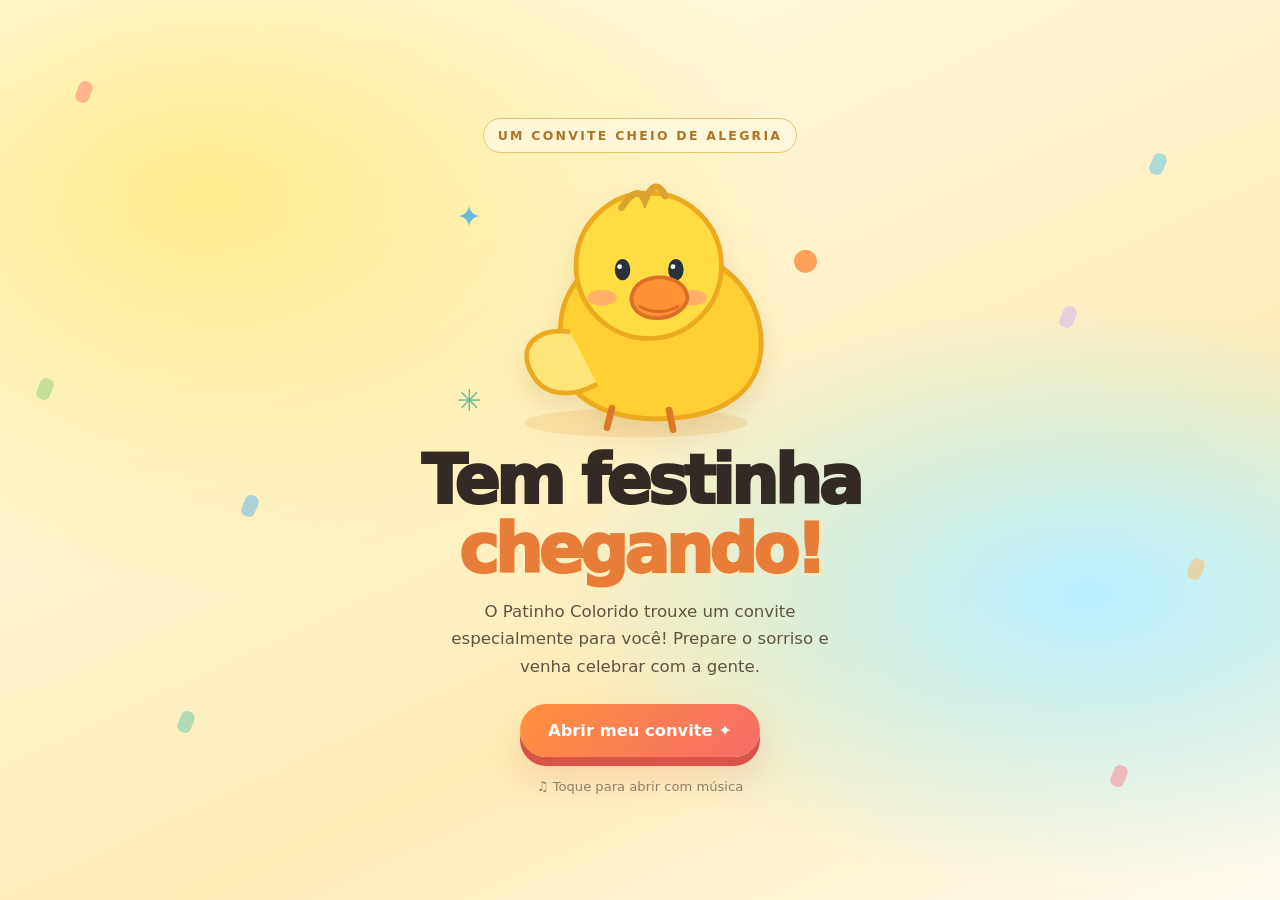
==== public/index.html @ 0c8aff93 "Convite Patinho Colorido e confirmacao RSVP via Cloudflare D1" ====
<!doctype html>
<html lang="pt-BR">
<head>
  <meta charset="utf-8">
  <meta name="viewport" content="width=device-width,initial-scale=1,viewport-fit=cover">
  <meta name="theme-color" content="#ffe8a1">
  <meta name="description" content="Convite de aniversário do Patinho Colorido. Confirme sua presença com seu nome e sim ou não.">
  <title>Convite especial | Patinho Colorido</title>
  <link rel="stylesheet" href="./style.css">
</head>
<body>
  <div class="confetti" aria-hidden="true"><span></span><span></span><span></span><span></span><span></span><span></span><span></span><span></span></div>
  <button id="musicBtn" class="music" aria-label="Ativar música" title="Ativar ou pausar música" hidden>♫ <span>Música</span></button>
  <main>
    <section id="abertura" class="scene opening" aria-labelledby="introTitle">
      <div class="opening-inner">
        <p class="eyebrow">UM CONVITE CHEIO DE ALEGRIA</p>
        <div class="duck-scene" aria-hidden="true">
          <span class="bubble b1">✦</span><span class="bubble b2">●</span><span class="bubble b3">✳</span>
          <svg class="duck" viewBox="0 0 330 288" role="img" aria-label="Patinho amarelinho sorridente">
            <ellipse cx="161" cy="266" rx="115" ry="15" fill="#e0a94a" opacity=".22"/>
            <path d="M83 173c-2-49 38-88 95-88 68 0 113 45 112 101-1 46-38 76-108 76-66 0-112-36-99-89z" fill="#ffcf33" stroke="#ecaa20" stroke-width="5"/>
            <path d="M93 172c-37-4-55 17-39 44 12 22 39 25 67 10" fill="#ffe477" stroke="#ecaa20" stroke-width="5"/>
            <circle cx="174" cy="104" r="75" fill="#ffdc42" stroke="#ecaa20" stroke-width="5"/>
            <ellipse cx="147" cy="108" rx="8" ry="11" fill="#293139"/><ellipse cx="202" cy="108" rx="8" ry="11" fill="#293139"/>
            <circle cx="144" cy="105" r="2.5" fill="#fff"/><circle cx="199" cy="105" r="2.5" fill="#fff"/>
            <ellipse cx="126" cy="137" rx="15" ry="8" fill="#ff9a80" opacity=".65"/><ellipse cx="219" cy="137" rx="15" ry="8" fill="#ff9a80" opacity=".65"/>
            <path d="M156 138c2-16 16-22 29-22 13 0 28 6 29 22-3 14-20 20-31 20-12 0-26-5-27-20z" fill="#ff9136" stroke="#da7025" stroke-width="4"/>
            <path d="M165 146c12 7 27 7 39 0" fill="none" stroke="#d96d26" stroke-width="3" stroke-linecap="round"/>
            <path d="M146 44q16-25 24-7q11-26 21-5" fill="none" stroke="#dba32c" stroke-width="7" stroke-linecap="round"/>
            <path d="M136 251l-5 20m64-18l4 20" stroke="#da7827" stroke-width="7" stroke-linecap="round"/>
          </svg>
        </div>
        <h1 id="introTitle">Tem festinha<br><em>chegando!</em></h1>
        <p class="lead">O Patinho Colorido trouxe um convite especialmente para você! Prepare o sorriso e venha celebrar com a gente.</p>
        <button id="openBtn" class="primary">Abrir meu convite <span aria-hidden="true">✦</span></button>
        <p class="sound-hint">♫ Toque para abrir com música</p>
      </div>
    </section>
    <section id="convite" class="scene invitation" hidden aria-labelledby="inviteTitle">
      <div class="content">
        <header class="top">
          <span class="mini-duck" aria-hidden="true">🐥</span>
          <p>Você recebeu um convite especial</p>
          <h1 id="inviteTitle">Vamos comemorar!</h1>
          <p class="sub">Um dia de alegria, cores, música e muito carinho. Sua presença vai deixar a festa ainda mais especial!</p>
        </header>
        <div class="colors" aria-hidden="true"><span>Amarelo</span><span>Azul</span><span>Vermelho</span><span>Verde</span></div>
        <section class="rsvp" aria-labelledby="rsvpTitle">
          <p class="overline">RSVP • CONFIRMAÇÃO DE PRESENÇA</p>
          <h2 id="rsvpTitle">Você vai à festinha?</h2>
          <p class="help">Escreva apenas o seu nome e escolha uma resposta. Não precisa informar quantas pessoas irão.</p>
          <form id="rsvpForm" novalidate>
            <label for="guestName">Seu nome <span class="asterisk">*</span></label>
            <input id="guestName" name="guestName" type="text" autocomplete="name" minlength="2" maxlength="100" placeholder="Digite seu nome completo" required>
            <fieldset>
              <legend>Confirme sua presença <span class="asterisk">*</span></legend>
              <div class="options">
                <label class="choice yes"><input type="radio" name="attending" value="yes" required><span><strong>✓ Sim, eu vou!</strong><small>Vou participar da festa</small></span></label>
                <label class="choice no"><input type="radio" name="attending" value="no"><span><strong>✕ Não vou poder</strong><small>Desta vez não poderei ir</small></span></label>
              </div>
            </fieldset>
            <div class="trap" aria-hidden="true"><label for="website">Deixe em branco</label><input type="text" id="website" tabindex="-1" autocomplete="off"></div>
            <button class="primary submit" type="submit">Enviar minha resposta</button>
            <p id="status" class="status" role="status" aria-live="polite"></p>
          </form>
        </section>
        <section id="success" class="success" hidden aria-live="polite">
          <div class="success-emoji" aria-hidden="true">🎉</div>
          <h2>Resposta registrada!</h2>
          <p id="successMessage"></p>
          <button type="button" id="editBtn" class="secondary">Alterar minha resposta</button>
        </section>
        <footer><span>🐥</span> Feito com carinho para este dia especial <span>💛</span></footer>
      </div>
    </section>
  </main>
  <audio id="themeAudio" src="./patinho.mp3" preload="none" loop></audio>
  <script src="./app.js" defer></script>
</body>
</html>
---- public/style.css ----
:root{--yellow:#ffdb4c;--cream:#fff8dd;--ink:#342a25;--muted:#6c6661;--blue:#52bbeb;--green:#65c8a4;--red:#ff756f;--shadow:0 18px 55px #7e5c1e29;font-family:ui-rounded,"Trebuchet MS",system-ui,-apple-system,"Segoe UI",sans-serif}*{box-sizing:border-box}body{margin:0;min-height:100vh;background:#fff8df;color:var(--ink)}button,input{font:inherit}button{cursor:pointer}button:focus-visible,input:focus-visible{outline:3px solid #238bcb;outline-offset:3px}.scene[hidden],.success[hidden],.music[hidden]{display:none!important}.scene{min-height:100vh;min-height:100dvh}.opening{display:grid;place-items:center;text-align:center;padding:38px 16px;background:radial-gradient(ellipse at 16% 22%,#ffec8e 0,transparent 40%),radial-gradient(ellipse at 85% 66%,#b6efff 0,transparent 35%),linear-gradient(155deg,#fffdf1,#ffedb6 66%,#fffaf0);overflow:hidden}.opening-inner{position:relative;z-index:1;width:min(510px,100%)}.eyebrow,.overline{font-size:.78rem;letter-spacing:.18em;font-weight:900;color:#ad7425}.eyebrow{display:inline-block;padding:9px 14px;border:1px solid #e9c26c;border-radius:100px;background:#fff8dfc9}.duck-scene{height:min(37vh,285px);min-height:190px;display:grid;place-items:center;position:relative;margin-top:-4px}.duck{width:min(76%,320px);height:100%;filter:drop-shadow(0 12px 12px #9c682328);animation:float 3.5s ease-in-out infinite}.bubble{position:absolute;font-size:30px;color:#f37f71;animation:float 4s ease-in-out infinite}.b1{left:14%;top:13%;color:#69bbd9}.b2{right:15%;top:28%;color:#ffa05b}.b3{left:14%;bottom:10%;color:#6bbe98}.opening h1{font-size:clamp(2.6rem,9vw,4.2rem);line-height:1.03;margin:0 0 13px;font-weight:1000;letter-spacing:-.06em}.opening em{font-style:normal;color:#e87c39;text-shadow:2px 2px 0 #ffedba}.lead{font-size:1.04rem;line-height:1.65;margin:0 auto 24px;max-width:430px;color:#615344}.primary{border:0;border-radius:100px;padding:17px 28px;background:linear-gradient(130deg,#ff903f,#f56d66);box-shadow:0 9px 0 #d85446,0 20px 36px #ce623638;color:#fff;font-size:1.02rem;font-weight:900;transition:transform .15s,box-shadow .15s}.primary:hover{transform:translateY(-2px)}.primary:active{transform:translateY(4px);box-shadow:0 4px 0 #d85446,0 10px 20px #ce623638}.primary:disabled{opacity:.7;cursor:wait}.sound-hint{color:#8d7f68;font-size:.82rem;margin:22px 0 0}.confetti{position:fixed;inset:0;pointer-events:none;overflow:hidden;z-index:0}.confetti span{position:absolute;width:14px;height:22px;transform:rotate(22deg);border-radius:6px;opacity:.5}.confetti span:nth-child(1){top:9%;left:6%;background:#ff796f}.confetti span:nth-child(2){top:17%;right:9%;background:#5ac4e8}.confetti span:nth-child(3){top:42%;left:3%;background:#8dcc77}.confetti span:nth-child(4){top:62%;right:6%;background:#ffba61}.confetti span:nth-child(5){top:79%;left:14%;background:#68c6b0}.confetti span:nth-child(6){top:85%;right:12%;background:#f78396}.confetti span:nth-child(7){top:34%;right:16%;background:#d1adf5}.confetti span:nth-child(8){top:55%;left:19%;background:#5baff5}.music{position:fixed;right:14px;top:14px;z-index:9;border:1px solid #f3e1b6;background:#fffdf2e8;backdrop-filter:blur(9px);padding:10px 15px;border-radius:100px;font-weight:800;color:#815b2b;box-shadow:0 7px 20px #745c261c}.invitation{position:relative;background:radial-gradient(circle at 18% 8%,#fff7c9,transparent 31%),radial-gradient(circle at 86% 39%,#d6f6ff,transparent 28%),linear-gradient(180deg,#fffdf5,#fff3dd);padding:48px 14px 25px}.content{position:relative;z-index:1;width:min(580px,100%);margin:auto}.top{text-align:center;padding:8px 8px 12px}.mini-duck{display:block;font-size:4rem;filter:drop-shadow(0 8px 9px #cf9a2850);animation:float 3.5s ease-in-out infinite}.top>p:first-of-type{font-size:.82rem;letter-spacing:.09em;text-transform:uppercase;color:#a67d3d;font-weight:900}.top h1{font-size:clamp(2.2rem,8vw,3.5rem);margin:7px 0 12px;letter-spacing:-.05em;line-height:1.1;color:#eb8a35}.top .sub{line-height:1.65;font-size:1rem;color:#62584c;margin:0 auto;max-width:460px}.colors{display:flex;gap:7px;justify-content:center;margin:17px 0 28px;flex-wrap:wrap}.colors span{font-size:.69rem;font-weight:900;border-radius:50px;padding:7px 10px}.colors span:nth-child(1){background:#ffe063}.colors span:nth-child(2){background:#bceaff}.colors span:nth-child(3){background:#ffbfbd}.colors span:nth-child(4){background:#c3efd5}.rsvp,.success{background:#fffefafa;border:2px solid #f7df9b;border-radius:30px;box-shadow:var(--shadow);padding:28px 26px 31px}.overline{margin:0;color:#e18b41;font-size:.7rem}.rsvp h2,.success h2{font-size:clamp(1.5rem,6vw,2rem);margin:8px 0 7px;letter-spacing:-.04em}.help{font-size:.94rem;color:var(--muted);line-height:1.6;margin:0 0 24px}form label,legend{font-weight:900;font-size:.94rem}#guestName{display:block;width:100%;margin:9px 0 23px;border:2px solid #f2e5cb;border-radius:15px;background:#fff;padding:15px 16px;color:var(--ink);font-size:1rem}#guestName:focus{border-color:#70c8ec;outline:3px solid #b8eaff}.asterisk{color:#e95752}fieldset{border:0;padding:0;margin:0}legend{margin-bottom:12px}.options{display:grid;grid-template-columns:1fr 1fr;gap:11px}.choice{position:relative;display:flex;min-height:115px;padding:17px 13px;align-items:center;gap:9px;background:#fff;border:2px solid #e7e2d9;border-radius:18px;transition:.15s;cursor:pointer}.choice input{accent-color:#2a9b74;width:18px;height:18px;flex:none;align-self:flex-start;margin:3px 0}.choice strong{display:block;line-height:1.35;font-size:.96rem}.choice small{font-size:.73rem;color:#756d63;display:block;margin-top:5px;line-height:1.3}.choice.yes:has(input:checked){background:#effcf3;border-color:#4bc68e;box-shadow:0 0 0 3px #87ddab33}.choice.no:has(input:checked){background:#fff3f0;border-color:#f49d88;box-shadow:0 0 0 3px #e8af9c44}.submit{width:100%;margin-top:27px}.status{margin:14px 0 0;min-height:1em;text-align:center;font-size:.9rem;color:#bd3d38}.status:empty{display:none}.trap{position:absolute;left:-200vw;opacity:0;pointer-events:none}.success{text-align:center}.success-emoji{font-size:3.5rem}.success p{color:#665f54;line-height:1.6}.secondary{margin-top:14px;border:2px solid #f2c76c;background:#fff5d5;border-radius:50px;padding:12px 24px;color:#8d5f16;font-weight:900}footer{text-align:center;font-size:.78rem;color:#87775f;margin:26px auto 3px}@keyframes float{0%,100%{transform:translateY(0)}50%{transform:translateY(-10px)}}@media(max-width:480px){.invitation{padding:48px 10px 20px}.rsvp,.success{padding:24px 16px 28px}.choice{padding:13px 9px;gap:7px;min-height:115px}.choice strong{font-size:.87rem}.choice small{font-size:.69rem}.opening{padding:16px 14px}.duck-scene{height:240px}.opening h1{font-size:3.1rem}}@media(prefers-reduced-motion:reduce){*,*::before,*::after{animation:none!important;scroll-behavior:auto!important;transition:none!important}}
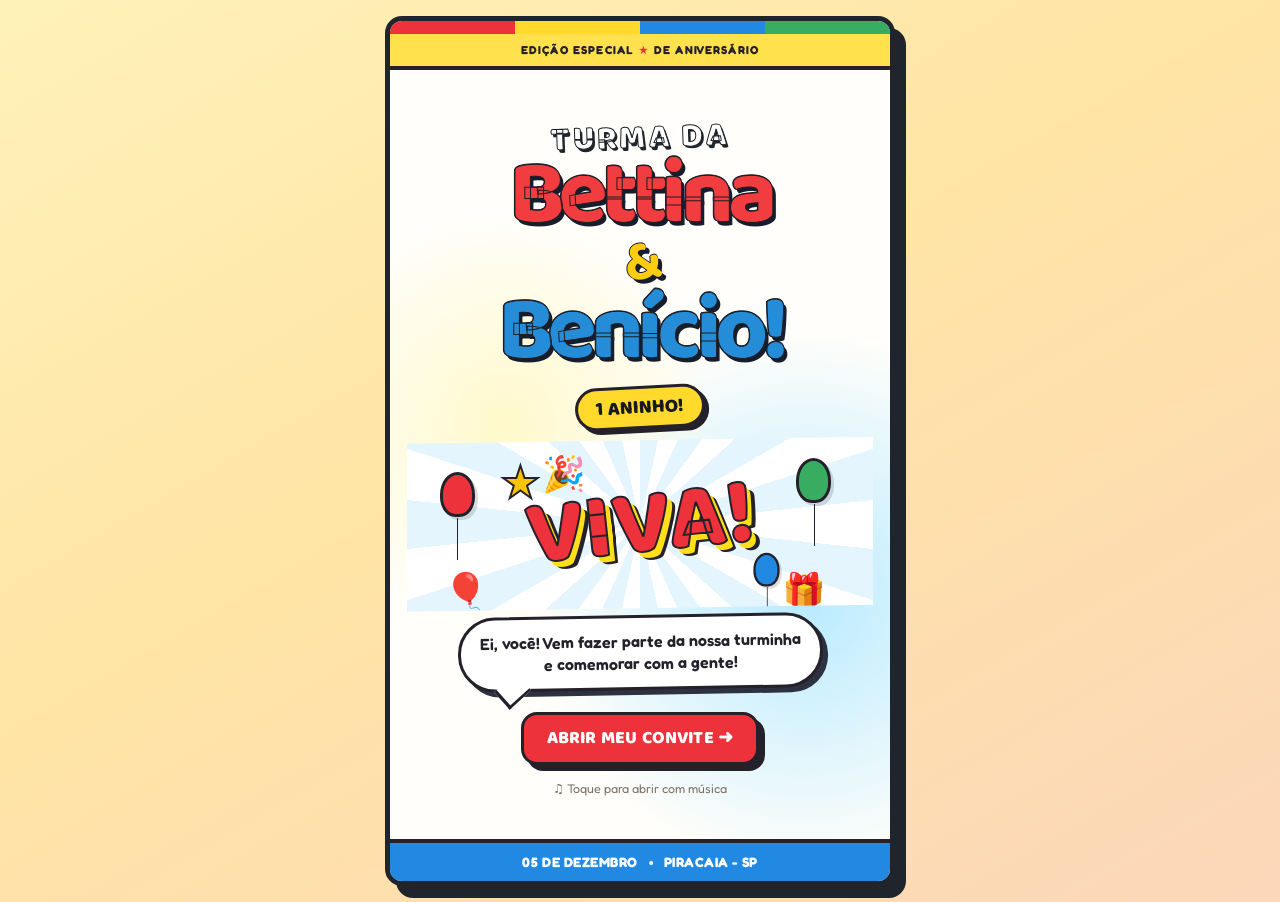
==== commit 99b79bed: "Personaliza convite Bettina e Benicio com visual de gibi e tamanhos 2 e 3" ====
--- a/public/index.html
+++ b/public/index.html
@@ -3,79 +3,93 @@
 <head>
   <meta charset="utf-8">
   <meta name="viewport" content="width=device-width,initial-scale=1,viewport-fit=cover">
-  <meta name="theme-color" content="#ffe8a1">
-  <meta name="description" content="Convite de aniversário do Patinho Colorido. Confirme sua presença com seu nome e sim ou não.">
-  <title>Convite especial | Patinho Colorido</title>
-  <link rel="stylesheet" href="./style.css">
+  <meta name="theme-color" content="#ed3334">
+  <meta name="description" content="Convite para comemorar 1 aninho de Bettina e Benício. Confirme sua presença com seu nome e sim ou não.">
+  <title>Turma da Bettina & Benício | Convite</title>
+  <link rel="stylesheet" href="./style.css?v=2">
 </head>
 <body>
-  <div class="confetti" aria-hidden="true"><span></span><span></span><span></span><span></span><span></span><span></span><span></span><span></span></div>
+  <div class="dots" aria-hidden="true"></div>
   <button id="musicBtn" class="music" aria-label="Ativar música" title="Ativar ou pausar música" hidden>♫ <span>Música</span></button>
   <main>
     <section id="abertura" class="scene opening" aria-labelledby="introTitle">
-      <div class="opening-inner">
-        <p class="eyebrow">UM CONVITE CHEIO DE ALEGRIA</p>
-        <div class="duck-scene" aria-hidden="true">
-          <span class="bubble b1">✦</span><span class="bubble b2">●</span><span class="bubble b3">✳</span>
-          <svg class="duck" viewBox="0 0 330 288" role="img" aria-label="Patinho amarelinho sorridente">
-            <ellipse cx="161" cy="266" rx="115" ry="15" fill="#e0a94a" opacity=".22"/>
-            <path d="M83 173c-2-49 38-88 95-88 68 0 113 45 112 101-1 46-38 76-108 76-66 0-112-36-99-89z" fill="#ffcf33" stroke="#ecaa20" stroke-width="5"/>
-            <path d="M93 172c-37-4-55 17-39 44 12 22 39 25 67 10" fill="#ffe477" stroke="#ecaa20" stroke-width="5"/>
-            <circle cx="174" cy="104" r="75" fill="#ffdc42" stroke="#ecaa20" stroke-width="5"/>
-            <ellipse cx="147" cy="108" rx="8" ry="11" fill="#293139"/><ellipse cx="202" cy="108" rx="8" ry="11" fill="#293139"/>
-            <circle cx="144" cy="105" r="2.5" fill="#fff"/><circle cx="199" cy="105" r="2.5" fill="#fff"/>
-            <ellipse cx="126" cy="137" rx="15" ry="8" fill="#ff9a80" opacity=".65"/><ellipse cx="219" cy="137" rx="15" ry="8" fill="#ff9a80" opacity=".65"/>
-            <path d="M156 138c2-16 16-22 29-22 13 0 28 6 29 22-3 14-20 20-31 20-12 0-26-5-27-20z" fill="#ff9136" stroke="#da7025" stroke-width="4"/>
-            <path d="M165 146c12 7 27 7 39 0" fill="none" stroke="#d96d26" stroke-width="3" stroke-linecap="round"/>
-            <path d="M146 44q16-25 24-7q11-26 21-5" fill="none" stroke="#dba32c" stroke-width="7" stroke-linecap="round"/>
-            <path d="M136 251l-5 20m64-18l4 20" stroke="#da7827" stroke-width="7" stroke-linecap="round"/>
-          </svg>
+      <div class="comic-cover">
+        <div class="color-stripes" aria-hidden="true"><i></i><i></i><i></i><i></i></div>
+        <div class="issue-tag">EDIÇÃO ESPECIAL <span>★</span> DE ANIVERSÁRIO</div>
+        <div class="cover-inner">
+          <p class="comic-brand">TURMA DA</p>
+          <h1 id="introTitle" class="comic-names"><span>Bettina</span><b>&</b><span>Benício!</span></h1>
+          <div class="age-plaque"><span>1 ANINHO!</span></div>
+          <div class="comic-art" aria-hidden="true">
+            <div class="star star-one">★</div>
+            <div class="balloon bl-red"><span></span></div>
+            <div class="balloon bl-green"><span></span></div>
+            <div class="balloon bl-blue"><span></span></div>
+            <div class="friend friend-one">🎈</div>
+            <div class="friend friend-two">🎁</div>
+            <div class="friend friend-three">🎉</div>
+            <div class="big-wow">VIVA!</div>
+          </div>
+          <div class="speech"><p>Ei, você! Vem fazer parte da nossa turminha e comemorar com a gente!</p></div>
+          <button id="openBtn" class="primary">ABRIR MEU CONVITE <span aria-hidden="true">➜</span></button>
+          <p class="sound-hint">♫ Toque para abrir com música</p>
         </div>
-        <h1 id="introTitle">Tem festinha<br><em>chegando!</em></h1>
-        <p class="lead">O Patinho Colorido trouxe um convite especialmente para você! Prepare o sorriso e venha celebrar com a gente.</p>
-        <button id="openBtn" class="primary">Abrir meu convite <span aria-hidden="true">✦</span></button>
-        <p class="sound-hint">♫ Toque para abrir com música</p>
+        <div class="cover-foot">05 DE DEZEMBRO <span>•</span> PIRACAIA - SP</div>
       </div>
     </section>
+
     <section id="convite" class="scene invitation" hidden aria-labelledby="inviteTitle">
-      <div class="content">
-        <header class="top">
-          <span class="mini-duck" aria-hidden="true">🐥</span>
-          <p>Você recebeu um convite especial</p>
-          <h1 id="inviteTitle">Vamos comemorar!</h1>
-          <p class="sub">Um dia de alegria, cores, música e muito carinho. Sua presença vai deixar a festa ainda mais especial!</p>
-        </header>
-        <div class="colors" aria-hidden="true"><span>Amarelo</span><span>Azul</span><span>Vermelho</span><span>Verde</span></div>
+      <div class="paper">
+        <div class="paper-head">
+          <span class="corner-sticker">EDIÇÃO ESPECIAL</span>
+          <p class="topbrand">TURMA DA</p>
+          <h1 id="inviteTitle">Bettina <span>&</span> Benício!</h1>
+          <div class="pill-age">1 ANINHO DE MUITA ALEGRIA!</div>
+          <p class="invite-intro">A festa está chegando e a nossa história vai ficar ainda mais divertida com a sua presença!</p>
+        </div>
+
+        <div class="comic-panels">
+          <div class="panel panel-date"><span class="panel-icon">📅</span><span class="panel-label">Quando?</span><strong>05 de dezembro</strong></div>
+          <div class="panel panel-place"><span class="panel-icon">📍</span><span class="panel-label">Onde?</span><strong>Piracaia - SP</strong></div>
+        </div>
+
+        <aside class="gift-note">
+          <span class="gift-icon" aria-hidden="true">🎁</span>
+          <div><strong>Um recadinho da turminha!</strong><p>Para quem quiser presentear: <b>as crianças vestem tamanhos 2 e 3.</b> Mas fique à vontade — o maior presente é ter você com a gente!</p></div>
+        </aside>
+
         <section class="rsvp" aria-labelledby="rsvpTitle">
-          <p class="overline">RSVP • CONFIRMAÇÃO DE PRESENÇA</p>
-          <h2 id="rsvpTitle">Você vai à festinha?</h2>
-          <p class="help">Escreva apenas o seu nome e escolha uma resposta. Não precisa informar quantas pessoas irão.</p>
+          <div class="rsvp-top">
+            <span class="rsvp-stamp">RESPOSTA</span>
+            <h2 id="rsvpTitle">Você vem pra festa?</h2>
+            <p>É rapidinho! Coloque seu nome e marque <strong>sim</strong> ou <strong>não</strong>.</p>
+          </div>
           <form id="rsvpForm" novalidate>
             <label for="guestName">Seu nome <span class="asterisk">*</span></label>
-            <input id="guestName" name="guestName" type="text" autocomplete="name" minlength="2" maxlength="100" placeholder="Digite seu nome completo" required>
+            <input id="guestName" name="guestName" type="text" autocomplete="name" minlength="2" maxlength="100" placeholder="Como você se chama?" required>
             <fieldset>
-              <legend>Confirme sua presença <span class="asterisk">*</span></legend>
+              <legend>Vai comparecer? <span class="asterisk">*</span></legend>
               <div class="options">
-                <label class="choice yes"><input type="radio" name="attending" value="yes" required><span><strong>✓ Sim, eu vou!</strong><small>Vou participar da festa</small></span></label>
-                <label class="choice no"><input type="radio" name="attending" value="no"><span><strong>✕ Não vou poder</strong><small>Desta vez não poderei ir</small></span></label>
+                <label class="choice yes"><input type="radio" name="attending" value="yes" required><span><strong>✓ Vou sim!</strong><small>Estarei na festa!</small></span></label>
+                <label class="choice no"><input type="radio" name="attending" value="no"><span><strong>✕ Não vou</strong><small>Não poderei ir</small></span></label>
               </div>
             </fieldset>
             <div class="trap" aria-hidden="true"><label for="website">Deixe em branco</label><input type="text" id="website" tabindex="-1" autocomplete="off"></div>
-            <button class="primary submit" type="submit">Enviar minha resposta</button>
+            <button class="primary submit" type="submit">ENVIAR MINHA RESPOSTA <span aria-hidden="true">➜</span></button>
             <p id="status" class="status" role="status" aria-live="polite"></p>
           </form>
         </section>
         <section id="success" class="success" hidden aria-live="polite">
           <div class="success-emoji" aria-hidden="true">🎉</div>
-          <h2>Resposta registrada!</h2>
+          <h2>RESPOSTA REGISTRADA!</h2>
           <p id="successMessage"></p>
           <button type="button" id="editBtn" class="secondary">Alterar minha resposta</button>
         </section>
-        <footer><span>🐥</span> Feito com carinho para este dia especial <span>💛</span></footer>
+        <footer>Feito com muito carinho! <span>♥</span> Bettina & Benício</footer>
       </div>
     </section>
   </main>
   <audio id="themeAudio" src="./patinho.mp3" preload="none" loop></audio>
-  <script src="./app.js" defer></script>
+  <script src="./app.js?v=2" defer></script>
 </body>
 </html>
--- a/public/style.css
+++ b/public/style.css
@@ -1 +1,3 @@
-:root{--yellow:#ffdb4c;--cream:#fff8dd;--ink:#342a25;--muted:#6c6661;--blue:#52bbeb;--green:#65c8a4;--red:#ff756f;--shadow:0 18px 55px #7e5c1e29;font-family:ui-rounded,"Trebuchet MS",system-ui,-apple-system,"Segoe UI",sans-serif}*{box-sizing:border-box}body{margin:0;min-height:100vh;background:#fff8df;color:var(--ink)}button,input{font:inherit}button{cursor:pointer}button:focus-visible,input:focus-visible{outline:3px solid #238bcb;outline-offset:3px}.scene[hidden],.success[hidden],.music[hidden]{display:none!important}.scene{min-height:100vh;min-height:100dvh}.opening{display:grid;place-items:center;text-align:center;padding:38px 16px;background:radial-gradient(ellipse at 16% 22%,#ffec8e 0,transparent 40%),radial-gradient(ellipse at 85% 66%,#b6efff 0,transparent 35%),linear-gradient(155deg,#fffdf1,#ffedb6 66%,#fffaf0);overflow:hidden}.opening-inner{position:relative;z-index:1;width:min(510px,100%)}.eyebrow,.overline{font-size:.78rem;letter-spacing:.18em;font-weight:900;color:#ad7425}.eyebrow{display:inline-block;padding:9px 14px;border:1px solid #e9c26c;border-radius:100px;background:#fff8dfc9}.duck-scene{height:min(37vh,285px);min-height:190px;display:grid;place-items:center;position:relative;margin-top:-4px}.duck{width:min(76%,320px);height:100%;filter:drop-shadow(0 12px 12px #9c682328);animation:float 3.5s ease-in-out infinite}.bubble{position:absolute;font-size:30px;color:#f37f71;animation:float 4s ease-in-out infinite}.b1{left:14%;top:13%;color:#69bbd9}.b2{right:15%;top:28%;color:#ffa05b}.b3{left:14%;bottom:10%;color:#6bbe98}.opening h1{font-size:clamp(2.6rem,9vw,4.2rem);line-height:1.03;margin:0 0 13px;font-weight:1000;letter-spacing:-.06em}.opening em{font-style:normal;color:#e87c39;text-shadow:2px 2px 0 #ffedba}.lead{font-size:1.04rem;line-height:1.65;margin:0 auto 24px;max-width:430px;color:#615344}.primary{border:0;border-radius:100px;padding:17px 28px;background:linear-gradient(130deg,#ff903f,#f56d66);box-shadow:0 9px 0 #d85446,0 20px 36px #ce623638;color:#fff;font-size:1.02rem;font-weight:900;transition:transform .15s,box-shadow .15s}.primary:hover{transform:translateY(-2px)}.primary:active{transform:translateY(4px);box-shadow:0 4px 0 #d85446,0 10px 20px #ce623638}.primary:disabled{opacity:.7;cursor:wait}.sound-hint{color:#8d7f68;font-size:.82rem;margin:22px 0 0}.confetti{position:fixed;inset:0;pointer-events:none;overflow:hidden;z-index:0}.confetti span{position:absolute;width:14px;height:22px;transform:rotate(22deg);border-radius:6px;opacity:.5}.confetti span:nth-child(1){top:9%;left:6%;background:#ff796f}.confetti span:nth-child(2){top:17%;right:9%;background:#5ac4e8}.confetti span:nth-child(3){top:42%;left:3%;background:#8dcc77}.confetti span:nth-child(4){top:62%;right:6%;background:#ffba61}.confetti span:nth-child(5){top:79%;left:14%;background:#68c6b0}.confetti span:nth-child(6){top:85%;right:12%;background:#f78396}.confetti span:nth-child(7){top:34%;right:16%;background:#d1adf5}.confetti span:nth-child(8){top:55%;left:19%;background:#5baff5}.music{position:fixed;right:14px;top:14px;z-index:9;border:1px solid #f3e1b6;background:#fffdf2e8;backdrop-filter:blur(9px);padding:10px 15px;border-radius:100px;font-weight:800;color:#815b2b;box-shadow:0 7px 20px #745c261c}.invitation{position:relative;background:radial-gradient(circle at 18% 8%,#fff7c9,transparent 31%),radial-gradient(circle at 86% 39%,#d6f6ff,transparent 28%),linear-gradient(180deg,#fffdf5,#fff3dd);padding:48px 14px 25px}.content{position:relative;z-index:1;width:min(580px,100%);margin:auto}.top{text-align:center;padding:8px 8px 12px}.mini-duck{display:block;font-size:4rem;filter:drop-shadow(0 8px 9px #cf9a2850);animation:float 3.5s ease-in-out infinite}.top>p:first-of-type{font-size:.82rem;letter-spacing:.09em;text-transform:uppercase;color:#a67d3d;font-weight:900}.top h1{font-size:clamp(2.2rem,8vw,3.5rem);margin:7px 0 12px;letter-spacing:-.05em;line-height:1.1;color:#eb8a35}.top .sub{line-height:1.65;font-size:1rem;color:#62584c;margin:0 auto;max-width:460px}.colors{display:flex;gap:7px;justify-content:center;margin:17px 0 28px;flex-wrap:wrap}.colors span{font-size:.69rem;font-weight:900;border-radius:50px;padding:7px 10px}.colors span:nth-child(1){background:#ffe063}.colors span:nth-child(2){background:#bceaff}.colors span:nth-child(3){background:#ffbfbd}.colors span:nth-child(4){background:#c3efd5}.rsvp,.success{background:#fffefafa;border:2px solid #f7df9b;border-radius:30px;box-shadow:var(--shadow);padding:28px 26px 31px}.overline{margin:0;color:#e18b41;font-size:.7rem}.rsvp h2,.success h2{font-size:clamp(1.5rem,6vw,2rem);margin:8px 0 7px;letter-spacing:-.04em}.help{font-size:.94rem;color:var(--muted);line-height:1.6;margin:0 0 24px}form label,legend{font-weight:900;font-size:.94rem}#guestName{display:block;width:100%;margin:9px 0 23px;border:2px solid #f2e5cb;border-radius:15px;background:#fff;padding:15px 16px;color:var(--ink);font-size:1rem}#guestName:focus{border-color:#70c8ec;outline:3px solid #b8eaff}.asterisk{color:#e95752}fieldset{border:0;padding:0;margin:0}legend{margin-bottom:12px}.options{display:grid;grid-template-columns:1fr 1fr;gap:11px}.choice{position:relative;display:flex;min-height:115px;padding:17px 13px;align-items:center;gap:9px;background:#fff;border:2px solid #e7e2d9;border-radius:18px;transition:.15s;cursor:pointer}.choice input{accent-color:#2a9b74;width:18px;height:18px;flex:none;align-self:flex-start;margin:3px 0}.choice strong{display:block;line-height:1.35;font-size:.96rem}.choice small{font-size:.73rem;color:#756d63;display:block;margin-top:5px;line-height:1.3}.choice.yes:has(input:checked){background:#effcf3;border-color:#4bc68e;box-shadow:0 0 0 3px #87ddab33}.choice.no:has(input:checked){background:#fff3f0;border-color:#f49d88;box-shadow:0 0 0 3px #e8af9c44}.submit{width:100%;margin-top:27px}.status{margin:14px 0 0;min-height:1em;text-align:center;font-size:.9rem;color:#bd3d38}.status:empty{display:none}.trap{position:absolute;left:-200vw;opacity:0;pointer-events:none}.success{text-align:center}.success-emoji{font-size:3.5rem}.success p{color:#665f54;line-height:1.6}.secondary{margin-top:14px;border:2px solid #f2c76c;background:#fff5d5;border-radius:50px;padding:12px 24px;color:#8d5f16;font-weight:900}footer{text-align:center;font-size:.78rem;color:#87775f;margin:26px auto 3px}@keyframes float{0%,100%{transform:translateY(0)}50%{transform:translateY(-10px)}}@media(max-width:480px){.invitation{padding:48px 10px 20px}.rsvp,.success{padding:24px 16px 28px}.choice{padding:13px 9px;gap:7px;min-height:115px}.choice strong{font-size:.87rem}.choice small{font-size:.69rem}.opening{padding:16px 14px}.duck-scene{height:240px}.opening h1{font-size:3.1rem}}@media(prefers-reduced-motion:reduce){*,*::before,*::after{animation:none!important;scroll-behavior:auto!important;transition:none!important}}+@import url('https://fonts.googleapis.com/css2?family=Baloo+2:wght@500;600;700;800&family=Fredoka:wght@400;500;600;700&display=swap');
+:root{--red:#ed323b;--yellow:#ffda2d;--blue:#2189e1;--green:#38ad62;--dark:#24212b;--white:#fff;--paper:#fffdf6;--muted:#635c60;font-family:'Fredoka','Trebuchet MS',system-ui,sans-serif}
+*{box-sizing:border-box}html{scroll-behavior:smooth}body{margin:0;min-height:100vh;background:#fef0c8;color:var(--dark)}button,input{font:inherit}button{cursor:pointer}button:focus-visible,input:focus-visible{outline:3px solid var(--blue);outline-offset:3px}.scene[hidden],.success[hidden],.music[hidden]{display:none!important}.scene{min-height:100vh;min-height:100dvh}.dots{position:fixed;inset:0;z-index:-1;pointer-events:none;background:radial-gradient(#e9b15044 2px,transparent 2.5px) 0 0/22px 22px}.opening{display:grid;place-items:center;padding:16px 10px;background:linear-gradient(150deg,#fff2b8,#ffe4a5 45%,#fcd7ba)}.comic-cover{position:relative;width:min(510px,100%);min-height:min(900px,calc(100dvh - 30px));background:#fffef9;border:5px solid #20242c;border-radius:17px;box-shadow:11px 12px 0 #20242c;overflow:hidden;display:flex;flex-direction:column}.color-stripes{display:flex;height:13px;flex:none}.color-stripes i{width:25%}.color-stripes i:nth-child(1){background:var(--red)}.color-stripes i:nth-child(2){background:var(--yellow)}.color-stripes i:nth-child(3){background:var(--blue)}.color-stripes i:nth-child(4){background:var(--green)}.issue-tag{padding:9px 14px;text-align:center;background:#ffe14e;border-bottom:4px solid var(--dark);font-size:.72rem;font-weight:700;letter-spacing:.1em}.issue-tag span{color:var(--red)}.cover-inner{display:flex;flex:1;align-items:center;justify-content:center;flex-direction:column;text-align:center;padding:28px 17px 21px;background:radial-gradient(circle at 23% 46%,#fff9cc 1%,transparent 37%),radial-gradient(circle at 83% 69%,#bbebff 1%,transparent 40%),#fffefa}.comic-brand,.topbrand{font-family:'Baloo 2',sans-serif;color:#fefefe;-webkit-text-stroke:1px #1b2027;text-shadow:2px 3px 0 #20242b;font-weight:800;line-height:1;font-size:clamp(1.5rem,6.2vw,2.1rem);letter-spacing:.07em;margin:2px 0 0;transform:rotate(-2deg)}.comic-names{font-family:'Baloo 2',system-ui,sans-serif;font-size:clamp(3.4rem,13vw,5.7rem);font-weight:800;line-height:.88;margin:0;letter-spacing:-.07em;text-shadow:3px 4px 0 #161d2c,-1px 0 #161d2c,0 -1px #161d2c}.comic-names span{display:block;color:#f23d40;-webkit-text-stroke:1px #1e1d22}.comic-names span:last-child{color:#258dd7}.comic-names b{position:relative;display:block;color:#ffcc12;font-size:.62em;line-height:1;transform:rotate(-9deg)}.age-plaque,.pill-age{font-family:'Baloo 2',sans-serif;display:inline-block;padding:3px 18px;font-size:1.2rem;font-weight:800;color:#161a1e;background:var(--yellow);border:3px solid var(--dark);border-radius:100px;box-shadow:4px 4px 0 var(--dark);transform:rotate(-3deg);margin:13px 0 1px}.comic-art{width:100%;height:175px;position:relative;overflow:hidden;margin:7px 0 0;background:repeating-conic-gradient(#e5f5fe 0 12deg,#fff 12deg 24deg) 50% 50%/100% 100%;clip-path:polygon(0 4%,100% 0,100% 96%,0 100%)}.big-wow{position:absolute;font-family:'Baloo 2',sans-serif;top:51%;left:50%;transform:translate(-50%,-50%) rotate(-6deg);font-size:clamp(3.8rem,14vw,5.8rem);font-weight:800;color:var(--red);-webkit-text-stroke:2px var(--dark);text-shadow:5px 6px 0 #ffdf19,8px 9px 0 var(--dark);z-index:2}.star{position:absolute;color:#fbc400;font-size:45px;top:10%;left:20%;-webkit-text-stroke:2px var(--dark)}.balloon{width:35px;height:45px;border:3px solid var(--dark);border-radius:56% 56% 49% 49%;position:absolute;top:20%;box-shadow:3px 3px 0 #0002}.balloon span{position:absolute;width:1px;height:42px;background:var(--dark);top:43px;left:50%}.bl-red{left:7%;background:var(--red)}.bl-green{right:9%;background:var(--green);top:12%}.bl-blue{right:19%;background:var(--blue);top:63%;transform:scale(.75)}.friend{position:absolute;font-size:35px;bottom:0}.friend-one{left:8%}.friend-two{right:10%}.friend-three{left:29%;top:9%}.speech{position:relative;width:min(90%,365px);background:#fff;border:3px solid var(--dark);border-radius:37px;box-shadow:5px 5px 0 #2e3240;margin:3px 0 22px;transform:rotate(-1deg)}.speech:before{content:"";position:absolute;left:38px;bottom:-15px;width:23px;height:23px;background:#fff;border-right:3px solid var(--dark);border-bottom:3px solid var(--dark);transform:skew(-12deg) rotate(43deg)}.speech p{font-size:1rem;line-height:1.35;margin:13px 17px;font-weight:600}.primary{font-family:'Baloo 2',sans-serif;border:3px solid #24212b;border-radius:16px;box-shadow:6px 6px 0 #24212b;background:var(--red);color:#fff;padding:11px 23px;font-size:1.12rem;font-weight:800;letter-spacing:.01em;line-height:1.4;transition:transform .15s,box-shadow .15s}.primary:hover{transform:translateY(-2px)}.primary:active{transform:translate(4px,4px);box-shadow:2px 2px 0 var(--dark)}.primary:disabled{opacity:.65;cursor:wait}.sound-hint{font-size:.78rem;color:#796f67;margin:16px 0 0}.cover-foot{font-size:.85rem;padding:11px 12px;border-top:4px solid var(--dark);background:var(--blue);color:#fff;font-weight:700;text-align:center;letter-spacing:.04em}.cover-foot span{margin:0 7px}.music{position:fixed;z-index:20;right:14px;top:14px;border:3px solid var(--dark);border-radius:40px;box-shadow:3px 4px 0 var(--dark);background:var(--yellow);color:var(--dark);padding:8px 13px;font-weight:700}.invitation{padding:20px 12px 40px;background:radial-gradient(circle at 95% 8%,#d7f0ff 0,transparent 28%),radial-gradient(circle at 3% 36%,#ffe5e0 0,transparent 33%),#fff1cc}.paper{width:min(640px,100%);margin:0 auto;background:#fffdf8;border:4px solid var(--dark);border-radius:18px;box-shadow:10px 10px 0 #20242b;overflow:hidden}.paper-head{text-align:center;padding:32px 22px 24px;border-bottom:4px solid var(--dark);background:repeating-radial-gradient(circle at 50% 95%,#fff5be 0 2px,#fffef7 2px 13px)}.corner-sticker{display:inline-block;transform:rotate(-4deg);border:2px solid var(--dark);background:var(--blue);color:#fff;padding:5px 11px;font-weight:700;font-size:.7rem;letter-spacing:.07em;margin-bottom:15px;box-shadow:2px 3px 0 var(--dark)}.paper-head .topbrand{font-size:1.5rem;display:block}.paper-head h1{font-family:'Baloo 2',sans-serif;font-size:clamp(2.4rem,10vw,4.3rem);margin:4px 0 0;line-height:1.06;letter-spacing:-.04em;color:var(--red);text-shadow:2px 3px 0 #1b1b20}.paper-head h1 span{color:#f4bd14}.paper-head .pill-age{font-size:1rem;margin:16px 0 14px}.invite-intro{max-width:450px;line-height:1.55;margin:16px auto 0;font-size:1rem;font-weight:500}.comic-panels{display:grid;grid-template-columns:1fr 1fr;gap:13px;padding:22px 21px 12px}.panel{display:flex;flex-direction:column;justify-content:center;align-items:center;text-align:center;min-height:125px;border:3px solid var(--dark);border-radius:13px;padding:12px;box-shadow:4px 4px 0 var(--dark)}.panel-date{background:#ffe261}.panel-place{background:#a8e3fd}.panel-icon{font-size:1.7rem}.panel-label{font-size:.75rem;text-transform:uppercase;letter-spacing:.06em;font-weight:700;margin-top:3px}.panel strong{font-size:1.1rem;margin-top:3px}.gift-note{display:flex;gap:14px;align-items:flex-start;margin:15px 21px 26px;background:#f2ffea;border:3px dashed #3f9a46;border-radius:17px;padding:17px 15px}.gift-icon{font-size:1.9rem;line-height:1}.gift-note strong{font-size:1.09rem;font-weight:700}.gift-note p{margin:7px 0 0;font-size:.93rem;line-height:1.5}.gift-note b{color:#177f3e}.rsvp{margin:0 21px 26px;border:3px solid var(--dark);border-radius:17px;padding:23px 20px 25px;box-shadow:5px 6px 0 var(--dark);background:#fff}.rsvp-top{text-align:center}.rsvp-stamp{display:inline-block;background:var(--red);color:#fff;border:2px solid var(--dark);padding:4px 13px;border-radius:100px;font-size:.7rem;font-weight:700;letter-spacing:.1em;transform:rotate(-3deg)}.rsvp h2{font-family:'Baloo 2',sans-serif;margin:6px 0 0;font-size:clamp(1.7rem,7vw,2.25rem);line-height:1.2}.rsvp-top p{font-size:.93rem;color:var(--muted);margin:6px 0 24px}form label,legend{font-weight:700}#guestName{display:block;width:100%;margin:8px 0 21px;padding:14px 15px;border:3px solid var(--dark);border-radius:12px;font-size:1rem;outline:none}#guestName:focus{box-shadow:0 0 0 4px #84cdff}fieldset{padding:0;border:0;margin:0}legend{margin-bottom:12px}.asterisk{color:var(--red)}.options{display:grid;grid-template-columns:1fr 1fr;gap:10px}.choice{display:flex;align-items:center;gap:9px;min-height:97px;border:3px solid var(--dark);border-radius:13px;padding:12px 10px;cursor:pointer;background:#fff}.choice.yes{background:#e6fbe7}.choice.no{background:#ffede5}.choice:has(input:checked){box-shadow:4px 4px 0 var(--dark);transform:translate(-2px,-2px)}.choice input{flex:none;width:18px;height:18px;margin:0;accent-color:#2d9f5b}.choice strong{font-size:.97rem;display:block}.choice small{display:block;font-size:.73rem;color:#655d59;margin-top:5px;line-height:1.2}.submit{display:block;width:100%;margin-top:25px;font-size:1.05rem}.status{color:#a0242c;font-size:.9rem;text-align:center;min-height:1em}.status:empty{display:none}.trap{position:absolute;left:-9999px;opacity:0;pointer-events:none}.success{text-align:center;background:#fff;margin:0 21px 26px;padding:28px 16px;border:3px solid var(--dark);border-radius:15px;box-shadow:5px 6px 0 var(--dark)}.success-emoji{font-size:3rem}.success h2{font-family:'Baloo 2',sans-serif;line-height:1.2;margin:8px 0}.success p{line-height:1.5}.secondary{border:2px solid var(--dark);border-radius:10px;padding:10px 17px;background:var(--yellow);font-weight:700;box-shadow:3px 3px 0 var(--dark)}footer{background:var(--red);color:#fff;text-align:center;padding:13px;font-size:.8rem;font-weight:700;border-top:4px solid var(--dark)}footer span{color:var(--yellow)}@media(max-width:480px){.opening{padding:6px}.comic-cover{min-height:calc(100dvh - 12px);border-width:4px;box-shadow:5px 5px 0 var(--dark)}.cover-inner{padding:17px 12px}.comic-art{height:155px}.comic-names{font-size:clamp(3.3rem,17vw,4.8rem)}.paper{border-width:3px;box-shadow:5px 6px 0 var(--dark)}.paper-head{padding:26px 14px 20px}.comic-panels{padding:18px 13px 12px;gap:8px}.panel{padding:10px 6px;min-height:115px}.panel strong{font-size:.94rem}.gift-note{margin:12px 13px 22px;padding:13px 11px;gap:9px}.rsvp,.success{margin:0 13px 22px;padding:21px 13px 23px}.choice{padding:12px 6px;gap:6px}.choice strong{font-size:.86rem}.choice small{font-size:.69rem}.choice input{width:17px;height:17px}}@media(prefers-reduced-motion:reduce){*,*:before,*:after{animation:none!important;transition:none!important;scroll-behavior:auto!important}}
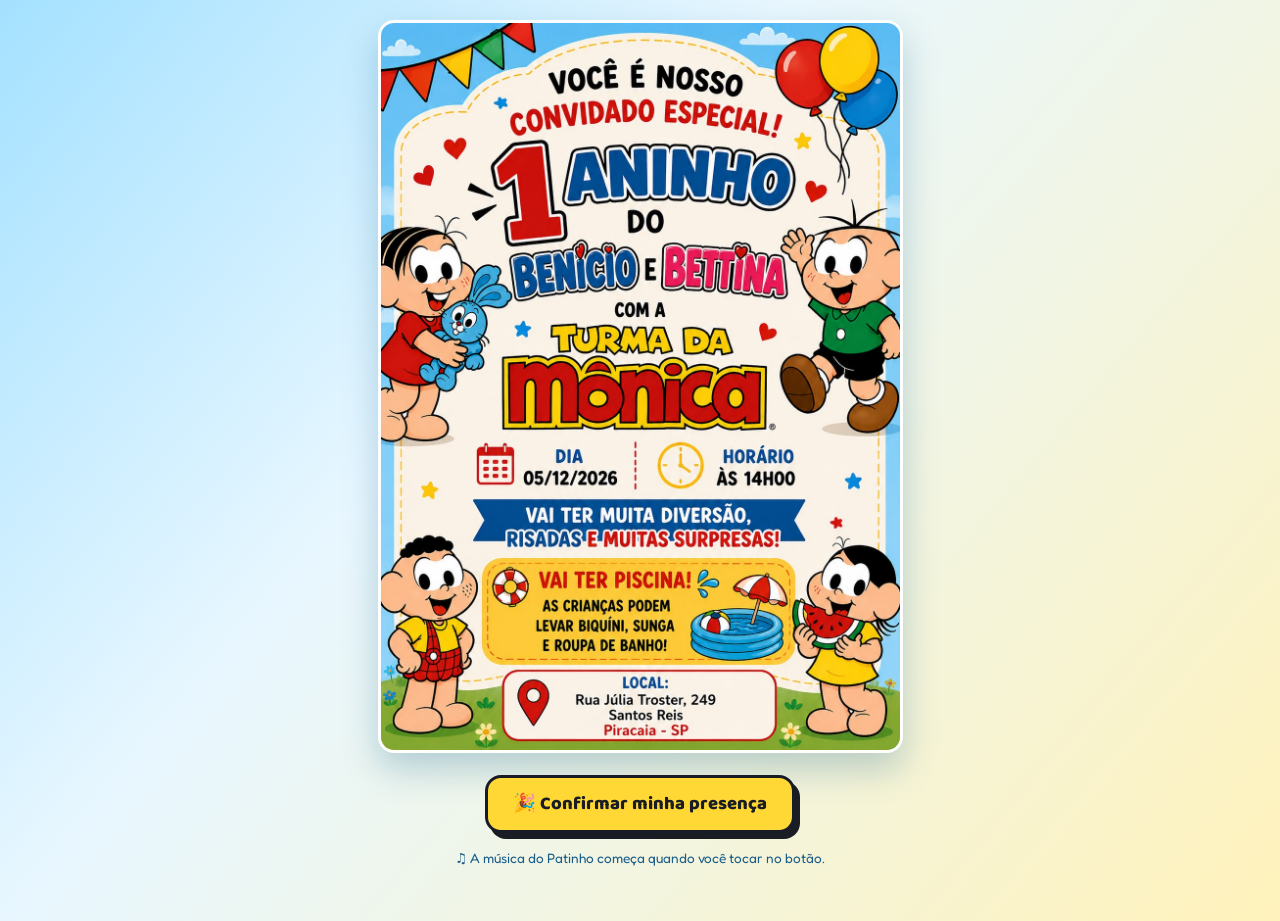
==== commit 8bd9c926: "Usa convite original sem alteracoes como arte do site" ====
--- a/public/index.html
+++ b/public/index.html
@@ -3,93 +3,69 @@
 <head>
   <meta charset="utf-8">
   <meta name="viewport" content="width=device-width,initial-scale=1,viewport-fit=cover">
-  <meta name="theme-color" content="#ed3334">
-  <meta name="description" content="Convite para comemorar 1 aninho de Bettina e Benício. Confirme sua presença com seu nome e sim ou não.">
-  <title>Turma da Bettina & Benício | Convite</title>
-  <link rel="stylesheet" href="./style.css?v=2">
+  <meta name="theme-color" content="#0b93da">
+  <meta name="description" content="Convite de 1 aninho de Benício e Bettina com a Turma da Mônica. Confirme sua presença.">
+  <title>1 aninho de Benício e Bettina | Convite</title>
+  <link rel="stylesheet" href="./style.css?v=3">
 </head>
 <body>
-  <div class="dots" aria-hidden="true"></div>
-  <button id="musicBtn" class="music" aria-label="Ativar música" title="Ativar ou pausar música" hidden>♫ <span>Música</span></button>
+  <button id="musicBtn" class="music" type="button" aria-label="Ativar música" title="Ativar ou pausar a música do Patinho" hidden>♫ <span>Música</span></button>
   <main>
-    <section id="abertura" class="scene opening" aria-labelledby="introTitle">
-      <div class="comic-cover">
-        <div class="color-stripes" aria-hidden="true"><i></i><i></i><i></i><i></i></div>
-        <div class="issue-tag">EDIÇÃO ESPECIAL <span>★</span> DE ANIVERSÁRIO</div>
-        <div class="cover-inner">
-          <p class="comic-brand">TURMA DA</p>
-          <h1 id="introTitle" class="comic-names"><span>Bettina</span><b>&</b><span>Benício!</span></h1>
-          <div class="age-plaque"><span>1 ANINHO!</span></div>
-          <div class="comic-art" aria-hidden="true">
-            <div class="star star-one">★</div>
-            <div class="balloon bl-red"><span></span></div>
-            <div class="balloon bl-green"><span></span></div>
-            <div class="balloon bl-blue"><span></span></div>
-            <div class="friend friend-one">🎈</div>
-            <div class="friend friend-two">🎁</div>
-            <div class="friend friend-three">🎉</div>
-            <div class="big-wow">VIVA!</div>
-          </div>
-          <div class="speech"><p>Ei, você! Vem fazer parte da nossa turminha e comemorar com a gente!</p></div>
-          <button id="openBtn" class="primary">ABRIR MEU CONVITE <span aria-hidden="true">➜</span></button>
-          <p class="sound-hint">♫ Toque para abrir com música</p>
-        </div>
-        <div class="cover-foot">05 DE DEZEMBRO <span>•</span> PIRACAIA - SP</div>
+    <section id="abertura" class="opening" aria-labelledby="introTitle">
+      <h1 id="introTitle" class="sr-only">Convite do primeiro aniversário de Benício e Bettina</h1>
+      <div class="invitation-art">
+        <img src="./convite-original.png" width="1060" height="1484" fetchpriority="high" alt="Convite especial de 1 aninho de Benício e Bettina, com a Turma da Mônica. Dia 05/12/2026 às 14h00. Vai ter piscina: as crianças podem levar biquíni, sunga e roupa de banho. Local: Rua Júlia Troster, 249, Santos Reis, Piracaia - SP.">
+      </div>
+      <div class="entry">
+        <button id="openBtn" type="button" class="primary">🎉 Confirmar minha presença</button>
+        <p>♫ A música do Patinho começa quando você tocar no botão.</p>
       </div>
     </section>
 
-    <section id="convite" class="scene invitation" hidden aria-labelledby="inviteTitle">
+    <section id="convite" class="confirmation" hidden aria-labelledby="rsvpTitle">
       <div class="paper">
-        <div class="paper-head">
-          <span class="corner-sticker">EDIÇÃO ESPECIAL</span>
-          <p class="topbrand">TURMA DA</p>
-          <h1 id="inviteTitle">Bettina <span>&</span> Benício!</h1>
-          <div class="pill-age">1 ANINHO DE MUITA ALEGRIA!</div>
-          <p class="invite-intro">A festa está chegando e a nossa história vai ficar ainda mais divertida com a sua presença!</p>
+        <div class="panel-title">
+          <span class="kicker">TURMA DA MÔNICA • 1 ANINHO</span>
+          <h2 id="rsvpTitle">Você vem comemorar com a gente?</h2>
+          <p>Benício e Bettina vão amar ter você nesta festa especial!</p>
         </div>
-
-        <div class="comic-panels">
-          <div class="panel panel-date"><span class="panel-icon">📅</span><span class="panel-label">Quando?</span><strong>05 de dezembro</strong></div>
-          <div class="panel panel-place"><span class="panel-icon">📍</span><span class="panel-label">Onde?</span><strong>Piracaia - SP</strong></div>
-        </div>
-
         <aside class="gift-note">
-          <span class="gift-icon" aria-hidden="true">🎁</span>
-          <div><strong>Um recadinho da turminha!</strong><p>Para quem quiser presentear: <b>as crianças vestem tamanhos 2 e 3.</b> Mas fique à vontade — o maior presente é ter você com a gente!</p></div>
+          <span aria-hidden="true">🎁</span>
+          <p><strong>Uma informação para quem quiser presentear:</strong> as crianças vestem tamanhos <strong>2 e 3</strong>. O maior presente é a sua presença!</p>
         </aside>
-
-        <section class="rsvp" aria-labelledby="rsvpTitle">
-          <div class="rsvp-top">
-            <span class="rsvp-stamp">RESPOSTA</span>
-            <h2 id="rsvpTitle">Você vem pra festa?</h2>
-            <p>É rapidinho! Coloque seu nome e marque <strong>sim</strong> ou <strong>não</strong>.</p>
-          </div>
+        <div class="rsvp">
           <form id="rsvpForm" novalidate>
-            <label for="guestName">Seu nome <span class="asterisk">*</span></label>
-            <input id="guestName" name="guestName" type="text" autocomplete="name" minlength="2" maxlength="100" placeholder="Como você se chama?" required>
+            <label for="guestName">Qual é o seu nome? <span class="asterisk">*</span></label>
+            <input id="guestName" name="guestName" type="text" autocomplete="name" minlength="2" maxlength="100" placeholder="Digite seu nome" required>
             <fieldset>
-              <legend>Vai comparecer? <span class="asterisk">*</span></legend>
+              <legend>Você vai comparecer? <span class="asterisk">*</span></legend>
               <div class="options">
-                <label class="choice yes"><input type="radio" name="attending" value="yes" required><span><strong>✓ Vou sim!</strong><small>Estarei na festa!</small></span></label>
-                <label class="choice no"><input type="radio" name="attending" value="no"><span><strong>✕ Não vou</strong><small>Não poderei ir</small></span></label>
+                <label class="choice yes">
+                  <input type="radio" name="attending" value="yes" required>
+                  <span><strong>✓ Sim, eu vou!</strong><small>Estarei na festa!</small></span>
+                </label>
+                <label class="choice no">
+                  <input type="radio" name="attending" value="no">
+                  <span><strong>✕ Não poderei ir</strong><small>Desta vez não vou.</small></span>
+                </label>
               </div>
             </fieldset>
             <div class="trap" aria-hidden="true"><label for="website">Deixe em branco</label><input type="text" id="website" tabindex="-1" autocomplete="off"></div>
-            <button class="primary submit" type="submit">ENVIAR MINHA RESPOSTA <span aria-hidden="true">➜</span></button>
+            <button class="primary submit" type="submit">Enviar minha resposta</button>
             <p id="status" class="status" role="status" aria-live="polite"></p>
           </form>
-        </section>
+        </div>
         <section id="success" class="success" hidden aria-live="polite">
           <div class="success-emoji" aria-hidden="true">🎉</div>
-          <h2>RESPOSTA REGISTRADA!</h2>
+          <h2>Resposta registrada!</h2>
           <p id="successMessage"></p>
           <button type="button" id="editBtn" class="secondary">Alterar minha resposta</button>
         </section>
-        <footer>Feito com muito carinho! <span>♥</span> Bettina & Benício</footer>
+        <footer>Feito com carinho para Benício &amp; Bettina ❤️</footer>
       </div>
     </section>
   </main>
   <audio id="themeAudio" src="./patinho.mp3" preload="none" loop></audio>
-  <script src="./app.js?v=2" defer></script>
+  <script src="./app.js?v=3" defer></script>
 </body>
 </html>
--- a/public/style.css
+++ b/public/style.css
@@ -1,3 +1,12 @@
-@import url('https://fonts.googleapis.com/css2?family=Baloo+2:wght@500;600;700;800&family=Fredoka:wght@400;500;600;700&display=swap');
-:root{--red:#ed323b;--yellow:#ffda2d;--blue:#2189e1;--green:#38ad62;--dark:#24212b;--white:#fff;--paper:#fffdf6;--muted:#635c60;font-family:'Fredoka','Trebuchet MS',system-ui,sans-serif}
-*{box-sizing:border-box}html{scroll-behavior:smooth}body{margin:0;min-height:100vh;background:#fef0c8;color:var(--dark)}button,input{font:inherit}button{cursor:pointer}button:focus-visible,input:focus-visible{outline:3px solid var(--blue);outline-offset:3px}.scene[hidden],.success[hidden],.music[hidden]{display:none!important}.scene{min-height:100vh;min-height:100dvh}.dots{position:fixed;inset:0;z-index:-1;pointer-events:none;background:radial-gradient(#e9b15044 2px,transparent 2.5px) 0 0/22px 22px}.opening{display:grid;place-items:center;padding:16px 10px;background:linear-gradient(150deg,#fff2b8,#ffe4a5 45%,#fcd7ba)}.comic-cover{position:relative;width:min(510px,100%);min-height:min(900px,calc(100dvh - 30px));background:#fffef9;border:5px solid #20242c;border-radius:17px;box-shadow:11px 12px 0 #20242c;overflow:hidden;display:flex;flex-direction:column}.color-stripes{display:flex;height:13px;flex:none}.color-stripes i{width:25%}.color-stripes i:nth-child(1){background:var(--red)}.color-stripes i:nth-child(2){background:var(--yellow)}.color-stripes i:nth-child(3){background:var(--blue)}.color-stripes i:nth-child(4){background:var(--green)}.issue-tag{padding:9px 14px;text-align:center;background:#ffe14e;border-bottom:4px solid var(--dark);font-size:.72rem;font-weight:700;letter-spacing:.1em}.issue-tag span{color:var(--red)}.cover-inner{display:flex;flex:1;align-items:center;justify-content:center;flex-direction:column;text-align:center;padding:28px 17px 21px;background:radial-gradient(circle at 23% 46%,#fff9cc 1%,transparent 37%),radial-gradient(circle at 83% 69%,#bbebff 1%,transparent 40%),#fffefa}.comic-brand,.topbrand{font-family:'Baloo 2',sans-serif;color:#fefefe;-webkit-text-stroke:1px #1b2027;text-shadow:2px 3px 0 #20242b;font-weight:800;line-height:1;font-size:clamp(1.5rem,6.2vw,2.1rem);letter-spacing:.07em;margin:2px 0 0;transform:rotate(-2deg)}.comic-names{font-family:'Baloo 2',system-ui,sans-serif;font-size:clamp(3.4rem,13vw,5.7rem);font-weight:800;line-height:.88;margin:0;letter-spacing:-.07em;text-shadow:3px 4px 0 #161d2c,-1px 0 #161d2c,0 -1px #161d2c}.comic-names span{display:block;color:#f23d40;-webkit-text-stroke:1px #1e1d22}.comic-names span:last-child{color:#258dd7}.comic-names b{position:relative;display:block;color:#ffcc12;font-size:.62em;line-height:1;transform:rotate(-9deg)}.age-plaque,.pill-age{font-family:'Baloo 2',sans-serif;display:inline-block;padding:3px 18px;font-size:1.2rem;font-weight:800;color:#161a1e;background:var(--yellow);border:3px solid var(--dark);border-radius:100px;box-shadow:4px 4px 0 var(--dark);transform:rotate(-3deg);margin:13px 0 1px}.comic-art{width:100%;height:175px;position:relative;overflow:hidden;margin:7px 0 0;background:repeating-conic-gradient(#e5f5fe 0 12deg,#fff 12deg 24deg) 50% 50%/100% 100%;clip-path:polygon(0 4%,100% 0,100% 96%,0 100%)}.big-wow{position:absolute;font-family:'Baloo 2',sans-serif;top:51%;left:50%;transform:translate(-50%,-50%) rotate(-6deg);font-size:clamp(3.8rem,14vw,5.8rem);font-weight:800;color:var(--red);-webkit-text-stroke:2px var(--dark);text-shadow:5px 6px 0 #ffdf19,8px 9px 0 var(--dark);z-index:2}.star{position:absolute;color:#fbc400;font-size:45px;top:10%;left:20%;-webkit-text-stroke:2px var(--dark)}.balloon{width:35px;height:45px;border:3px solid var(--dark);border-radius:56% 56% 49% 49%;position:absolute;top:20%;box-shadow:3px 3px 0 #0002}.balloon span{position:absolute;width:1px;height:42px;background:var(--dark);top:43px;left:50%}.bl-red{left:7%;background:var(--red)}.bl-green{right:9%;background:var(--green);top:12%}.bl-blue{right:19%;background:var(--blue);top:63%;transform:scale(.75)}.friend{position:absolute;font-size:35px;bottom:0}.friend-one{left:8%}.friend-two{right:10%}.friend-three{left:29%;top:9%}.speech{position:relative;width:min(90%,365px);background:#fff;border:3px solid var(--dark);border-radius:37px;box-shadow:5px 5px 0 #2e3240;margin:3px 0 22px;transform:rotate(-1deg)}.speech:before{content:"";position:absolute;left:38px;bottom:-15px;width:23px;height:23px;background:#fff;border-right:3px solid var(--dark);border-bottom:3px solid var(--dark);transform:skew(-12deg) rotate(43deg)}.speech p{font-size:1rem;line-height:1.35;margin:13px 17px;font-weight:600}.primary{font-family:'Baloo 2',sans-serif;border:3px solid #24212b;border-radius:16px;box-shadow:6px 6px 0 #24212b;background:var(--red);color:#fff;padding:11px 23px;font-size:1.12rem;font-weight:800;letter-spacing:.01em;line-height:1.4;transition:transform .15s,box-shadow .15s}.primary:hover{transform:translateY(-2px)}.primary:active{transform:translate(4px,4px);box-shadow:2px 2px 0 var(--dark)}.primary:disabled{opacity:.65;cursor:wait}.sound-hint{font-size:.78rem;color:#796f67;margin:16px 0 0}.cover-foot{font-size:.85rem;padding:11px 12px;border-top:4px solid var(--dark);background:var(--blue);color:#fff;font-weight:700;text-align:center;letter-spacing:.04em}.cover-foot span{margin:0 7px}.music{position:fixed;z-index:20;right:14px;top:14px;border:3px solid var(--dark);border-radius:40px;box-shadow:3px 4px 0 var(--dark);background:var(--yellow);color:var(--dark);padding:8px 13px;font-weight:700}.invitation{padding:20px 12px 40px;background:radial-gradient(circle at 95% 8%,#d7f0ff 0,transparent 28%),radial-gradient(circle at 3% 36%,#ffe5e0 0,transparent 33%),#fff1cc}.paper{width:min(640px,100%);margin:0 auto;background:#fffdf8;border:4px solid var(--dark);border-radius:18px;box-shadow:10px 10px 0 #20242b;overflow:hidden}.paper-head{text-align:center;padding:32px 22px 24px;border-bottom:4px solid var(--dark);background:repeating-radial-gradient(circle at 50% 95%,#fff5be 0 2px,#fffef7 2px 13px)}.corner-sticker{display:inline-block;transform:rotate(-4deg);border:2px solid var(--dark);background:var(--blue);color:#fff;padding:5px 11px;font-weight:700;font-size:.7rem;letter-spacing:.07em;margin-bottom:15px;box-shadow:2px 3px 0 var(--dark)}.paper-head .topbrand{font-size:1.5rem;display:block}.paper-head h1{font-family:'Baloo 2',sans-serif;font-size:clamp(2.4rem,10vw,4.3rem);margin:4px 0 0;line-height:1.06;letter-spacing:-.04em;color:var(--red);text-shadow:2px 3px 0 #1b1b20}.paper-head h1 span{color:#f4bd14}.paper-head .pill-age{font-size:1rem;margin:16px 0 14px}.invite-intro{max-width:450px;line-height:1.55;margin:16px auto 0;font-size:1rem;font-weight:500}.comic-panels{display:grid;grid-template-columns:1fr 1fr;gap:13px;padding:22px 21px 12px}.panel{display:flex;flex-direction:column;justify-content:center;align-items:center;text-align:center;min-height:125px;border:3px solid var(--dark);border-radius:13px;padding:12px;box-shadow:4px 4px 0 var(--dark)}.panel-date{background:#ffe261}.panel-place{background:#a8e3fd}.panel-icon{font-size:1.7rem}.panel-label{font-size:.75rem;text-transform:uppercase;letter-spacing:.06em;font-weight:700;margin-top:3px}.panel strong{font-size:1.1rem;margin-top:3px}.gift-note{display:flex;gap:14px;align-items:flex-start;margin:15px 21px 26px;background:#f2ffea;border:3px dashed #3f9a46;border-radius:17px;padding:17px 15px}.gift-icon{font-size:1.9rem;line-height:1}.gift-note strong{font-size:1.09rem;font-weight:700}.gift-note p{margin:7px 0 0;font-size:.93rem;line-height:1.5}.gift-note b{color:#177f3e}.rsvp{margin:0 21px 26px;border:3px solid var(--dark);border-radius:17px;padding:23px 20px 25px;box-shadow:5px 6px 0 var(--dark);background:#fff}.rsvp-top{text-align:center}.rsvp-stamp{display:inline-block;background:var(--red);color:#fff;border:2px solid var(--dark);padding:4px 13px;border-radius:100px;font-size:.7rem;font-weight:700;letter-spacing:.1em;transform:rotate(-3deg)}.rsvp h2{font-family:'Baloo 2',sans-serif;margin:6px 0 0;font-size:clamp(1.7rem,7vw,2.25rem);line-height:1.2}.rsvp-top p{font-size:.93rem;color:var(--muted);margin:6px 0 24px}form label,legend{font-weight:700}#guestName{display:block;width:100%;margin:8px 0 21px;padding:14px 15px;border:3px solid var(--dark);border-radius:12px;font-size:1rem;outline:none}#guestName:focus{box-shadow:0 0 0 4px #84cdff}fieldset{padding:0;border:0;margin:0}legend{margin-bottom:12px}.asterisk{color:var(--red)}.options{display:grid;grid-template-columns:1fr 1fr;gap:10px}.choice{display:flex;align-items:center;gap:9px;min-height:97px;border:3px solid var(--dark);border-radius:13px;padding:12px 10px;cursor:pointer;background:#fff}.choice.yes{background:#e6fbe7}.choice.no{background:#ffede5}.choice:has(input:checked){box-shadow:4px 4px 0 var(--dark);transform:translate(-2px,-2px)}.choice input{flex:none;width:18px;height:18px;margin:0;accent-color:#2d9f5b}.choice strong{font-size:.97rem;display:block}.choice small{display:block;font-size:.73rem;color:#655d59;margin-top:5px;line-height:1.2}.submit{display:block;width:100%;margin-top:25px;font-size:1.05rem}.status{color:#a0242c;font-size:.9rem;text-align:center;min-height:1em}.status:empty{display:none}.trap{position:absolute;left:-9999px;opacity:0;pointer-events:none}.success{text-align:center;background:#fff;margin:0 21px 26px;padding:28px 16px;border:3px solid var(--dark);border-radius:15px;box-shadow:5px 6px 0 var(--dark)}.success-emoji{font-size:3rem}.success h2{font-family:'Baloo 2',sans-serif;line-height:1.2;margin:8px 0}.success p{line-height:1.5}.secondary{border:2px solid var(--dark);border-radius:10px;padding:10px 17px;background:var(--yellow);font-weight:700;box-shadow:3px 3px 0 var(--dark)}footer{background:var(--red);color:#fff;text-align:center;padding:13px;font-size:.8rem;font-weight:700;border-top:4px solid var(--dark)}footer span{color:var(--yellow)}@media(max-width:480px){.opening{padding:6px}.comic-cover{min-height:calc(100dvh - 12px);border-width:4px;box-shadow:5px 5px 0 var(--dark)}.cover-inner{padding:17px 12px}.comic-art{height:155px}.comic-names{font-size:clamp(3.3rem,17vw,4.8rem)}.paper{border-width:3px;box-shadow:5px 6px 0 var(--dark)}.paper-head{padding:26px 14px 20px}.comic-panels{padding:18px 13px 12px;gap:8px}.panel{padding:10px 6px;min-height:115px}.panel strong{font-size:.94rem}.gift-note{margin:12px 13px 22px;padding:13px 11px;gap:9px}.rsvp,.success{margin:0 13px 22px;padding:21px 13px 23px}.choice{padding:12px 6px;gap:6px}.choice strong{font-size:.86rem}.choice small{font-size:.69rem}.choice input{width:17px;height:17px}}@media(prefers-reduced-motion:reduce){*,*:before,*:after{animation:none!important;transition:none!important;scroll-behavior:auto!important}}+@import url('https://fonts.googleapis.com/css2?family=Baloo+2:wght@600;700;800&family=Fredoka:wght@400;500;600;700&display=swap');
+:root{--red:#d92d25;--yellow:#ffd836;--blue:#1374bd;--green:#188c4d;--dark:#1a1e24;--paper:#fffdf5;font-family:'Fredoka','Trebuchet MS',system-ui,sans-serif;color:var(--dark)}
+*{box-sizing:border-box}html{scroll-behavior:smooth}body{margin:0;min-height:100vh;background:linear-gradient(130deg,#a4e1ff,#e8f7ff 38%,#fff2bb);color:var(--dark)}
+button,input{font:inherit}button{cursor:pointer}button:focus-visible,input:focus-visible{outline:3px solid #1589e1;outline-offset:3px}.sr-only{position:absolute;clip:rect(0,0,0,0);width:1px;height:1px;overflow:hidden;white-space:nowrap}
+.opening,.confirmation{padding:20px 12px 38px;max-width:760px;margin:0 auto}.opening{display:flex;flex-direction:column;align-items:center;gap:0}.invitation-art{width:min(100%,525px);overflow:hidden;border-radius:16px;box-shadow:0 16px 35px #06568340;border:3px solid #ffffffb8;background:#fff}.invitation-art img{display:block;width:100%;height:auto}
+.entry{width:min(100%,525px);padding:22px 15px 15px;text-align:center}.entry p{color:#195c88;margin:16px auto 0;font-size:.85rem;line-height:1.4}
+.primary{display:inline-block;border:3px solid #171c27;border-radius:16px;min-height:58px;padding:13px 25px;background:var(--yellow);color:var(--dark);font-family:'Baloo 2',system-ui,sans-serif;font-size:1.15rem;line-height:1.2;font-weight:800;box-shadow:5px 6px 0 #1a1e24;transition:transform .15s}.primary:hover{transform:translateY(-2px)}.primary:active{transform:translate(3px,3px);box-shadow:2px 3px 0 #1a1e24}.primary:disabled{opacity:.6;cursor:wait}.music{position:fixed;top:12px;right:12px;z-index:10;padding:10px 14px;border:2px solid #1c2833;background:#fff8cb;color:#194575;font-weight:800;border-radius:50px;box-shadow:3px 3px 0 #1c2833}.music[hidden],.confirmation[hidden],.success[hidden]{display:none!important}
+.confirmation{padding-top:16px;scroll-margin-top:18px}.paper{max-width:525px;margin:auto;padding:24px 22px 20px;border:3px solid #20242b;border-radius:21px;background:var(--paper);box-shadow:8px 9px 0 #20242b}.panel-title{text-align:center}.kicker{display:inline-block;background:#ffe756;border:2px solid #20242b;border-radius:8px;padding:4px 12px;font-family:'Baloo 2',sans-serif;font-weight:800;letter-spacing:.03em;font-size:.8rem}.panel-title h2{font-family:'Baloo 2',sans-serif;font-size:clamp(1.75rem,6vw,2.45rem);line-height:1.12;margin:15px 0 8px;color:var(--blue);text-shadow:1px 1px 0 #164969}.panel-title>p{color:#685e55;line-height:1.5;margin:0 0 20px}.gift-note{display:flex;gap:12px;align-items:center;padding:14px 15px;border:2px dashed #e3a436;border-radius:15px;background:#fff3bb;margin-bottom:26px}.gift-note>span{font-size:2rem;flex:none}.gift-note p{font-size:.94rem;line-height:1.5;margin:0}.gift-note strong{color:#9b3c18}
+.rsvp label,.rsvp legend{display:block;font-weight:700;font-size:1rem}.asterisk{color:var(--red)}#guestName{width:100%;min-height:51px;border:2px solid #d0c4a3;background:#fff;padding:12px 14px;margin:9px 0 22px;border-radius:11px;font-size:1rem}fieldset{border:0;padding:0;margin:0}.options{display:grid;grid-template-columns:1fr 1fr;gap:10px;margin-top:11px}.choice{display:flex!important;gap:8px;align-items:flex-start;min-height:115px;padding:13px 9px;border:2px solid #9ba4a8;border-radius:14px;background:#fff;cursor:pointer}.choice input{width:18px;height:18px;flex:none;margin:2px 0;accent-color:#15864b}.choice span{display:block}.choice strong{display:block;font-size:.96rem;line-height:1.3}.choice small{display:block;color:#5d5e61;font-size:.8rem;font-weight:400;margin-top:8px;line-height:1.3}.choice.yes:has(input:checked){background:#e2ffdf;border-color:#16a34a}.choice.no:has(input:checked){background:#ffe2dc;border-color:#df5e51}.submit{display:block;width:100%;margin-top:24px}.trap{position:absolute;left:-9999px;opacity:0;pointer-events:none}.status{text-align:center;color:#a22526;font-weight:700;margin:13px auto 0}.status:empty{display:none}
+.success{text-align:center;padding:20px 8px}.success-emoji{font-size:3rem}.success h2{font-family:'Baloo 2',sans-serif;color:var(--blue);margin:8px auto}.success p{line-height:1.5}.secondary{border:2px solid #1b1f25;border-radius:14px;background:#fbe875;box-shadow:3px 4px 0 #1b1f25;padding:11px 17px;font-weight:700}footer{text-align:center;color:#655c4d;font-size:.8rem;margin-top:26px}
+@media(max-width:440px){.opening{padding:9px 7px 22px}.invitation-art{border-radius:9px;border-width:2px}.entry{padding:17px 8px 8px}.paper{padding:21px 15px}.choice{min-height:117px}.choice strong{font-size:.84rem}.choice small{font-size:.73rem}.music{top:8px;right:8px}}
+@media(prefers-reduced-motion:reduce){*{scroll-behavior:auto!important;transition:none!important}}
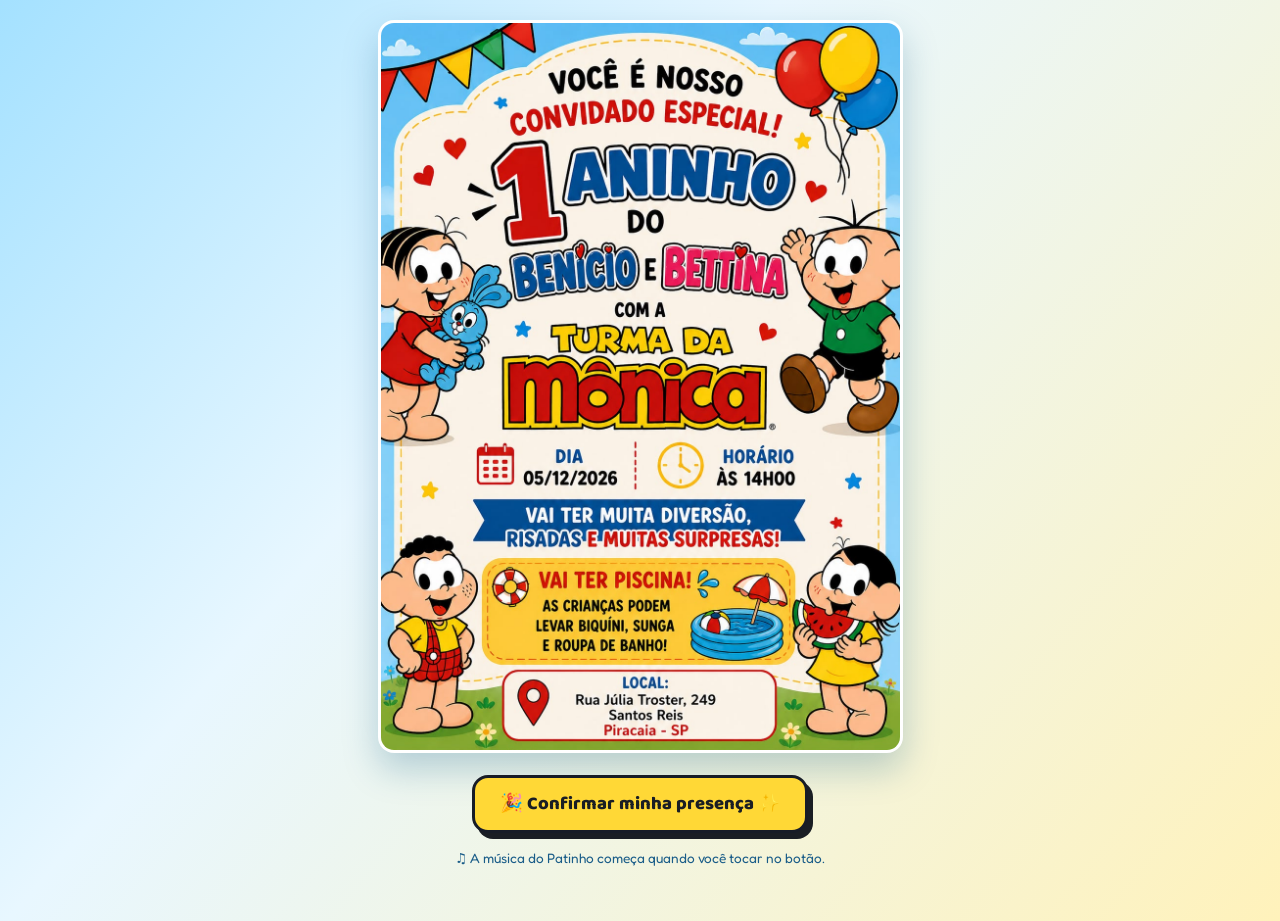
==== commit 6d58427d: "Anima confirmacao e prepara painel PWA privado" ====
--- a/public/index.html
+++ b/public/index.html
@@ -6,7 +6,16 @@
   <meta name="theme-color" content="#0b93da">
   <meta name="description" content="Convite de 1 aninho de Benício e Bettina com a Turma da Mônica. Confirme sua presença.">
   <title>1 aninho de Benício e Bettina | Convite</title>
-  <link rel="stylesheet" href="./style.css?v=3">
+  <meta property="og:type" content="website">
+  <meta property="og:locale" content="pt_BR">
+  <meta property="og:title" content="🎉 Você está sendo convidado! Confirme sua presença aqui">
+  <meta property="og:description" content="A Turma da Mônica convida você para comemorar o 1º aninho de Benício e Bettina. Abra o convite e responda Sim ou Não!">
+  <meta property="og:url" content="https://convite-patinho-colorido.pages.dev/">
+  <meta property="og:image" content="https://convite-patinho-colorido.pages.dev/convite-original.png">
+  <meta property="og:image:alt" content="Convite de aniversário da Turma da Mônica: 1 ano de Benício e Bettina">
+  <meta name="twitter:card" content="summary_large_image">
+  <link rel="stylesheet" href="./style.css?v=4">
+  <link rel="stylesheet" href="./attention.css?v=1">
 </head>
 <body>
   <button id="musicBtn" class="music" type="button" aria-label="Ativar música" title="Ativar ou pausar a música do Patinho" hidden>♫ <span>Música</span></button>
@@ -17,7 +26,7 @@
         <img src="./convite-original.png" width="1060" height="1484" fetchpriority="high" alt="Convite especial de 1 aninho de Benício e Bettina, com a Turma da Mônica. Dia 05/12/2026 às 14h00. Vai ter piscina: as crianças podem levar biquíni, sunga e roupa de banho. Local: Rua Júlia Troster, 249, Santos Reis, Piracaia - SP.">
       </div>
       <div class="entry">
-        <button id="openBtn" type="button" class="primary">🎉 Confirmar minha presença</button>
+        <button id="openBtn" type="button" class="primary attention-cta">🎉 Confirmar minha presença <span class="cta-sparkle" aria-hidden="true">✨</span></button>
         <p>♫ A música do Patinho começa quando você tocar no botão.</p>
       </div>
     </section>
--- a/public/attention.css
+++ b/public/attention.css
@@ -0,0 +1,11 @@
+/* Chama a atenção para o RSVP com uma animação suave e intervalos de descanso. */
+#openBtn.attention-cta{position:relative;isolation:isolate;transform-origin:50% 70%;animation:convite-chamar-atencao 4.2s ease-in-out infinite;will-change:transform}
+#openBtn.attention-cta::before{content:"";position:absolute;inset:-9px;border:3px solid rgba(255,216,54,.75);border-radius:23px;opacity:0;z-index:-1;pointer-events:none;animation:convite-anel 4.2s ease-out infinite}
+#openBtn .cta-sparkle{display:inline-block;font-size:.95em;animation:convite-brilho 4.2s ease-in-out infinite}
+#openBtn.attention-cta:hover,#openBtn.attention-cta:focus-visible{animation-play-state:paused;transform:translateY(-2px)}
+#openBtn.attention-cta:hover::before,#openBtn.attention-cta:hover .cta-sparkle,#openBtn.attention-cta:focus-visible::before,#openBtn.attention-cta:focus-visible .cta-sparkle{animation-play-state:paused}
+#openBtn.attention-cta:active{animation-play-state:paused;transform:translate(3px,3px)}
+@keyframes convite-chamar-atencao{0%,8%,22%,100%{transform:translateY(0) rotate(0) scale(1)}10%{transform:translateY(-6px) rotate(-1.3deg) scale(1.045)}13%{transform:translateY(-3px) rotate(1.3deg) scale(1.035)}16%{transform:translateY(-6px) rotate(-.8deg) scale(1.045)}19%{transform:translateY(0) rotate(0) scale(1)}}
+@keyframes convite-anel{0%,8%,22%,100%{opacity:0;transform:scale(.95)}10%{opacity:.85;transform:scale(1.01)}22%{opacity:0;transform:scale(1.14)}}
+@keyframes convite-brilho{0%,9%,21%,100%{transform:rotate(0) scale(1)}12%{transform:rotate(-18deg) scale(1.25)}17%{transform:rotate(16deg) scale(1.32)}}
+@media(prefers-reduced-motion:reduce){#openBtn.attention-cta,#openBtn.attention-cta::before,#openBtn .cta-sparkle{animation:none!important;will-change:auto}}
